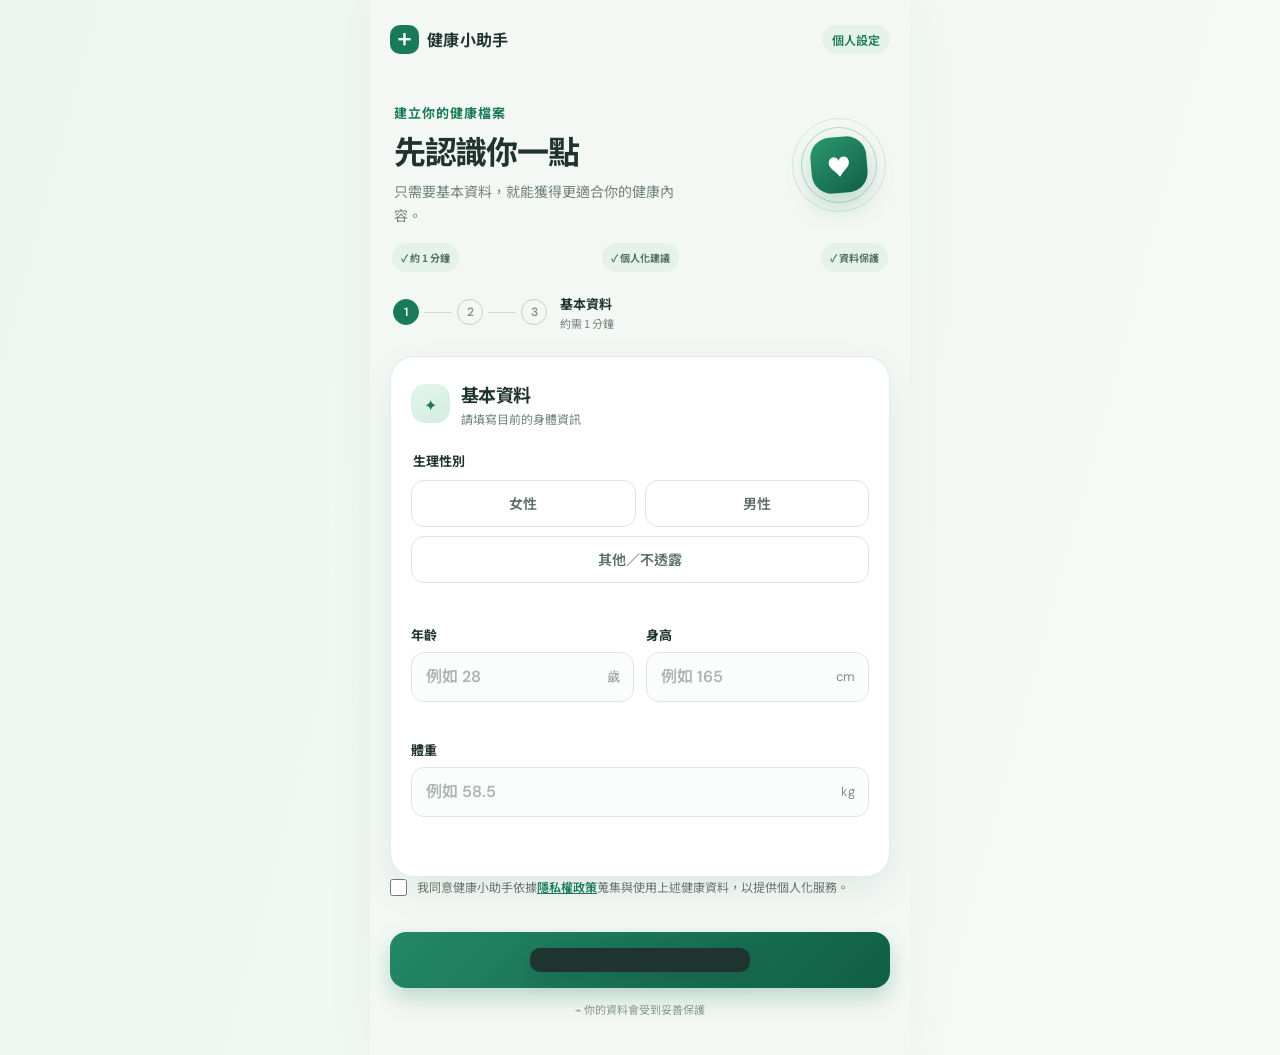
==== index.html @ a20a8428 "Bust LIFF asset cache" ====
<!doctype html>
<html lang="zh-Hant">
  <head>
    <meta charset="UTF-8" />
    <meta name="viewport" content="width=device-width, initial-scale=1.0, viewport-fit=cover" />
    <meta name="theme-color" content="#F5F8F5" />
    <title>健康檔案設定｜健康小助手</title>
    <link rel="preconnect" href="https://fonts.googleapis.com" />
    <link rel="preconnect" href="https://fonts.gstatic.com" crossorigin />
    <link href="https://fonts.googleapis.com/css2?family=DM+Sans:wght@400;500;600;700&family=Noto+Sans+TC:wght@400;500;600;700&display=swap" rel="stylesheet" />
    <link rel="stylesheet" href="style.css?v=20260830" />
    <script src="https://static.line-scdn.net/liff/edge/2/sdk.js"></script>
  </head>
  <body>
    <main class="app-shell">
      <header class="topbar">
        <a class="brand" href="#" aria-label="健康小助手首頁">
          <span class="brand-mark">＋</span>
          <span>健康小助手</span>
        </a>
        <span id="lineStatus" class="line-status">個人設定</span>
      </header>

      <section class="intro" aria-labelledby="pageTitle">
        <div class="hero-copy">
          <p class="eyebrow">建立你的健康檔案</p>
          <h1 id="pageTitle">先認識你一點</h1>
          <p>只需要基本資料，就能獲得更適合你的健康內容。</p>
        </div>
        <div class="hero-visual" aria-hidden="true">
          <span class="hero-heart">♥</span>
          <span class="pulse-ring ring-one"></span>
          <span class="pulse-ring ring-two"></span>
        </div>
      </section>

      <div class="benefit-row" aria-label="服務特色">
        <span>✓ 約 1 分鐘</span>
        <span>✓ 個人化建議</span>
        <span>✓ 資料保護</span>
      </div>

      <section class="stepper" aria-label="設定進度">
        <span class="step active">1</span><span class="step-line"></span><span class="step">2</span><span class="step-line"></span><span class="step">3</span>
        <div><b>基本資料</b><span>約需 1 分鐘</span></div>
      </section>

      <form id="profileForm" novalidate>
        <section class="card" aria-labelledby="basicTitle">
          <div class="card-heading">
            <span class="icon-badge">✦</span>
            <div><h2 id="basicTitle">基本資料</h2><p>請填寫目前的身體資訊</p></div>
          </div>

          <fieldset>
            <legend>生理性別</legend>
            <div class="choice-grid two-col">
              <label class="choice"><input type="radio" name="gender" value="female" required /><span>女性</span></label>
              <label class="choice"><input type="radio" name="gender" value="male" /><span>男性</span></label>
              <label class="choice"><input type="radio" name="gender" value="other" /><span>其他／不透露</span></label>
            </div>
            <p class="error" data-error="gender"></p>
          </fieldset>

          <div class="field-row">
            <label class="field" for="age">年齡
              <div class="input-wrap"><input id="age" name="age" type="number" inputmode="numeric" min="1" max="120" placeholder="例如 28" required /><span>歲</span></div>
              <small class="error" data-error="age"></small>
            </label>
            <label class="field" for="height">身高
              <div class="input-wrap"><input id="height" name="height" type="number" inputmode="decimal" min="80" max="250" step="0.1" placeholder="例如 165" required /><span>cm</span></div>
              <small class="error" data-error="height"></small>
            </label>
          </div>

          <label class="field" for="weight">體重
            <div class="input-wrap"><input id="weight" name="weight" type="number" inputmode="decimal" min="20" max="400" step="0.1" placeholder="例如 58.5" required /><span>kg</span></div>
            <small class="error" data-error="weight"></small>
          </label>
        </section>

        <section id="bmiCard" class="bmi-card hidden" aria-live="polite">
          <div><span class="bmi-label">你的 BMI</span><strong id="bmiValue">--</strong></div>
          <div class="bmi-copy"><b id="bmiLabel">輸入身高與體重後計算</b><span id="bmiDescription">BMI 僅供初步健康評估參考</span><div class="bmi-scale"><i id="bmiMarker"></i></div></div>
        </section>

        <label class="privacy"><input id="privacy" name="privacy" type="checkbox" required /><span>我同意健康小助手依據<a href="#privacy">隱私權政策</a>蒐集與使用上述健康資料，以提供個人化服務。</span></label>
        <p class="error privacy-error" data-error="privacy"></p>

        <button id="submitButton" class="submit-button" type="submit">儲存並繼續 <span>→</span></button>
        <p class="security-note">⌁ 你的資料會受到妥善保護</p>
      </form>
    </main>
    <div id="toast" class="toast" role="status"></div>
    <script src="app.js?v=20260830"></script>
  </body>
</html>
---- style.css ----
:root { --ink:#20342f; --muted:#71817c; --line:#dce7e1; --mint:#dff0e6; --green:#287a5d; --cream:#f5f8f5; --coral:#c95950; }
* { box-sizing:border-box; } body { margin:0; color:var(--ink); background:var(--cream); font-family:"Noto Sans TC","DM Sans",sans-serif; }
.app-shell { width:min(100%, 540px); min-height:100vh; margin:auto; padding:env(safe-area-inset-top, 0) 20px calc(32px + env(safe-area-inset-bottom, 0)); }
.topbar { height:78px; display:flex; align-items:center; justify-content:space-between; } .brand { color:var(--ink); text-decoration:none; font-weight:700; letter-spacing:.02em; display:flex; align-items:center; gap:8px; }.brand-mark { width:29px; height:29px; border-radius:10px; background:var(--green); color:#fff; display:grid; place-items:center; font-size:22px; line-height:1; font-family:Arial; }.line-status { border-radius:99px; padding:6px 10px; background:#e5f2eb; color:var(--green); font-size:12px; font-weight:600; }
.intro { padding:27px 4px 25px; }.eyebrow { margin:0 0 8px; color:var(--green); font-size:13px; font-weight:700; letter-spacing:.08em; }.intro h1 { margin:0; font-size:32px; line-height:1.25; letter-spacing:-.04em; }.intro p:not(.eyebrow) { color:var(--muted); margin:10px 0 0; font-size:15px; }
.stepper { display:grid; grid-template-columns:26px 28px 26px 28px 26px 1fr; align-items:center; column-gap:5px; margin:0 3px 25px; }.step { width:26px;height:26px;border:1px solid #bed0c6;border-radius:50%; display:grid;place-items:center;color:#82948b;font:600 12px "DM Sans"; }.step.active { color:#fff; background:var(--green); border-color:var(--green); }.step-line { height:1px; background:#cddbd3; }.stepper div { margin-left:8px; display:grid; gap:2px; }.stepper b { font-size:13px; }.stepper div span { font-size:11px;color:var(--muted); }
.card { padding:23px 19px 20px; background:#fff; border:1px solid var(--line); box-shadow:0 8px 25px rgba(41,76,62,.05); border-radius:22px; }.card-heading { display:flex; align-items:center; gap:11px; margin-bottom:24px; }.icon-badge { width:37px;height:37px;border-radius:13px;display:grid;place-items:center;background:var(--mint);color:var(--green); }.card h2 { margin:0;font-size:18px;letter-spacing:-.03em; }.card-heading p { margin:3px 0 0;font-size:12px;color:var(--muted); }
fieldset { margin:0 0 22px;padding:0;border:0; } legend,.field { font-size:13px;font-weight:700; }.choice-grid { display:grid; gap:9px; margin-top:10px; }.two-col { grid-template-columns:1fr 1fr; }.choice:last-child { grid-column:span 2; }.choice input { position:absolute; opacity:0; }.choice span { min-height:45px; border:1px solid var(--line);border-radius:11px;display:grid;place-items:center;font-size:14px;font-weight:500;color:#5d6d68; cursor:pointer; }.choice input:checked + span { border-color:var(--green);background:#edf8f1;color:var(--green);box-shadow:inset 0 0 0 1px var(--green); }.field-row { display:grid;grid-template-columns:1fr 1fr;gap:12px; }.field { display:block;margin:0 0 18px; }.input-wrap { margin-top:8px; height:48px; display:flex;align-items:center;border:1px solid var(--line);border-radius:11px;background:#fff;transition:.2s; }.input-wrap:focus-within { border-color:var(--green); box-shadow:0 0 0 3px #e1f2e8; }.input-wrap input { width:100%;height:100%;border:0;outline:0;background:transparent;padding:0 8px 0 13px;font:500 15px "DM Sans","Noto Sans TC";color:var(--ink);min-width:0; }.input-wrap input::placeholder { color:#a9b5b0; }.input-wrap span { padding-right:13px;color:#81908a;font:13px "DM Sans"; }.error { min-height:15px;display:block;margin:5px 0 0;color:var(--coral);font-size:11px; }.invalid .input-wrap { border-color:var(--coral); }
.bmi-card { margin:16px 0 20px;padding:17px 18px;border:1px solid #c6e3d2;border-radius:17px;background:linear-gradient(110deg,#e4f5eb,#f5fbf6);display:flex;align-items:center;gap:17px; }.bmi-card.hidden { display:none; }.bmi-label { display:block;font-size:11px;font-weight:700;color:var(--green); }.bmi-card strong { font:700 31px/1 "DM Sans";letter-spacing:-.06em;color:var(--green); }.bmi-copy { display:grid;gap:3px;border-left:1px solid #bdd8c8;padding-left:17px; }.bmi-copy b { font-size:13px; }.bmi-copy span { font-size:11px;color:#65786e; }
.privacy { display:flex;gap:10px;align-items:flex-start;color:#65746e;font-size:12px;line-height:1.65;cursor:pointer; }.privacy input { width:17px;height:17px;flex:none;margin:2px 0 0;accent-color:var(--green); }.privacy a { color:var(--green);font-weight:600; }.privacy-error { margin-left:27px; }.submit-button { width:100%;height:54px;margin-top:16px;border:0;border-radius:14px;background:var(--green);color:white;font:700 16px "Noto Sans TC";box-shadow:0 8px 16px rgba(40,122,93,.2);cursor:pointer; }.submit-button:disabled { opacity:.6; }.submit-button span { margin-left:6px;font-size:19px; }.security-note { text-align:center;color:#88958f;font-size:11px;margin:13px 0 0; }.toast { position:fixed;left:50%;bottom:28px;transform:translate(-50%, 100px);transition:.3s;min-width:220px;padding:12px 16px;border-radius:10px;color:white;background:#20342f;text-align:center;font-size:13px;box-shadow:0 7px 20px #20342f30; }.toast.show { transform:translate(-50%, 0); }
@media (min-width:600px) { body { background:linear-gradient(105deg,#edf5ef,#f8faf8); }.app-shell { background:var(--cream);box-shadow:0 0 50px #234d3a0c; } }

/* Polished mobile LIFF presentation */
:root { --green:#187a59; --green-dark:#105f45; --cream:#f4f8f5; }
.app-shell { position:relative;overflow:hidden;padding-bottom:calc(38px + env(safe-area-inset-bottom, 0)); }
.app-shell::before { content:"";position:absolute;z-index:-1;width:290px;height:290px;top:-185px;right:-130px;border-radius:50%;background:#d9efe3; }
.intro { min-height:158px;padding:25px 4px 15px;display:flex;align-items:center;justify-content:space-between;gap:10px; }
.hero-copy { min-width:0; }
.intro p:not(.eyebrow) { max-width:290px;font-size:14px;line-height:1.7; }
.hero-visual { position:relative;flex:0 0 94px;width:94px;height:94px;display:grid;place-items:center; }
.hero-heart { position:relative;z-index:2;width:56px;height:56px;border-radius:20px;display:grid;place-items:center;background:linear-gradient(145deg,#2a9871,var(--green-dark));color:#fff;font-size:24px;box-shadow:0 12px 26px #187a5940;transform:rotate(-5deg); }
.pulse-ring { position:absolute;border:1px solid #58a98a66;border-radius:50%; }
.ring-one { width:76px;height:76px; }.ring-two { width:94px;height:94px;opacity:.55; }
.benefit-row { display:flex;justify-content:space-between;gap:6px;margin:0 2px 22px; }
.benefit-row span { color:#537168;background:#e4f2e9;border-radius:99px;padding:7px 9px;font-size:10px;font-weight:700;white-space:nowrap; }
.card { padding:24px 20px 21px;border-color:#e2ece6;border-radius:24px;box-shadow:0 14px 35px rgba(29,81,61,.08); }
.icon-badge { width:39px;height:39px;border-radius:14px;background:linear-gradient(145deg,#e5f6ec,#d4ecdf); }
.choice span { min-height:47px;border-radius:13px;font-weight:600;transition:.18s ease; }
.choice input:checked + span { box-shadow:inset 0 0 0 1px var(--green),0 5px 12px #187a5914; }
.input-wrap { height:50px;border-radius:13px;background:#fbfdfc; }
.input-wrap:focus-within { background:#fff;box-shadow:0 0 0 4px #dff2e7; }
.input-wrap input { padding-left:14px;font-size:16px;font-weight:600; }
.bmi-card { padding:18px;border-radius:19px;background:linear-gradient(120deg,#def3e7,#f8fcf9);box-shadow:0 8px 20px #187a5910; }
.bmi-copy { flex:1; }
.bmi-scale { position:relative;height:5px;margin-top:6px;border-radius:10px;background:linear-gradient(90deg,#69aee0 0 22%,#4bbd85 22% 52%,#f3bc55 52% 70%,#de6f63 70%); }
.bmi-scale i { position:absolute;width:9px;height:9px;border:2px solid #fff;border-radius:50%;background:#20342f;top:50%;left:50%;transform:translate(-50%,-50%);box-shadow:0 1px 4px #0004;transition:left .3s; }
.submit-button { height:56px;border-radius:16px;background:linear-gradient(135deg,#238766,var(--green-dark));box-shadow:0 10px 22px rgba(24,122,89,.25);transition:.2s; }
.submit-button:active { transform:translateY(1px);box-shadow:0 5px 12px rgba(24,122,89,.2); }
@media (max-width:380px) { .hero-visual { flex-basis:76px;transform:scale(.85); }.benefit-row span { font-size:9px;padding:6px 7px; }.intro h1 { font-size:29px; } }
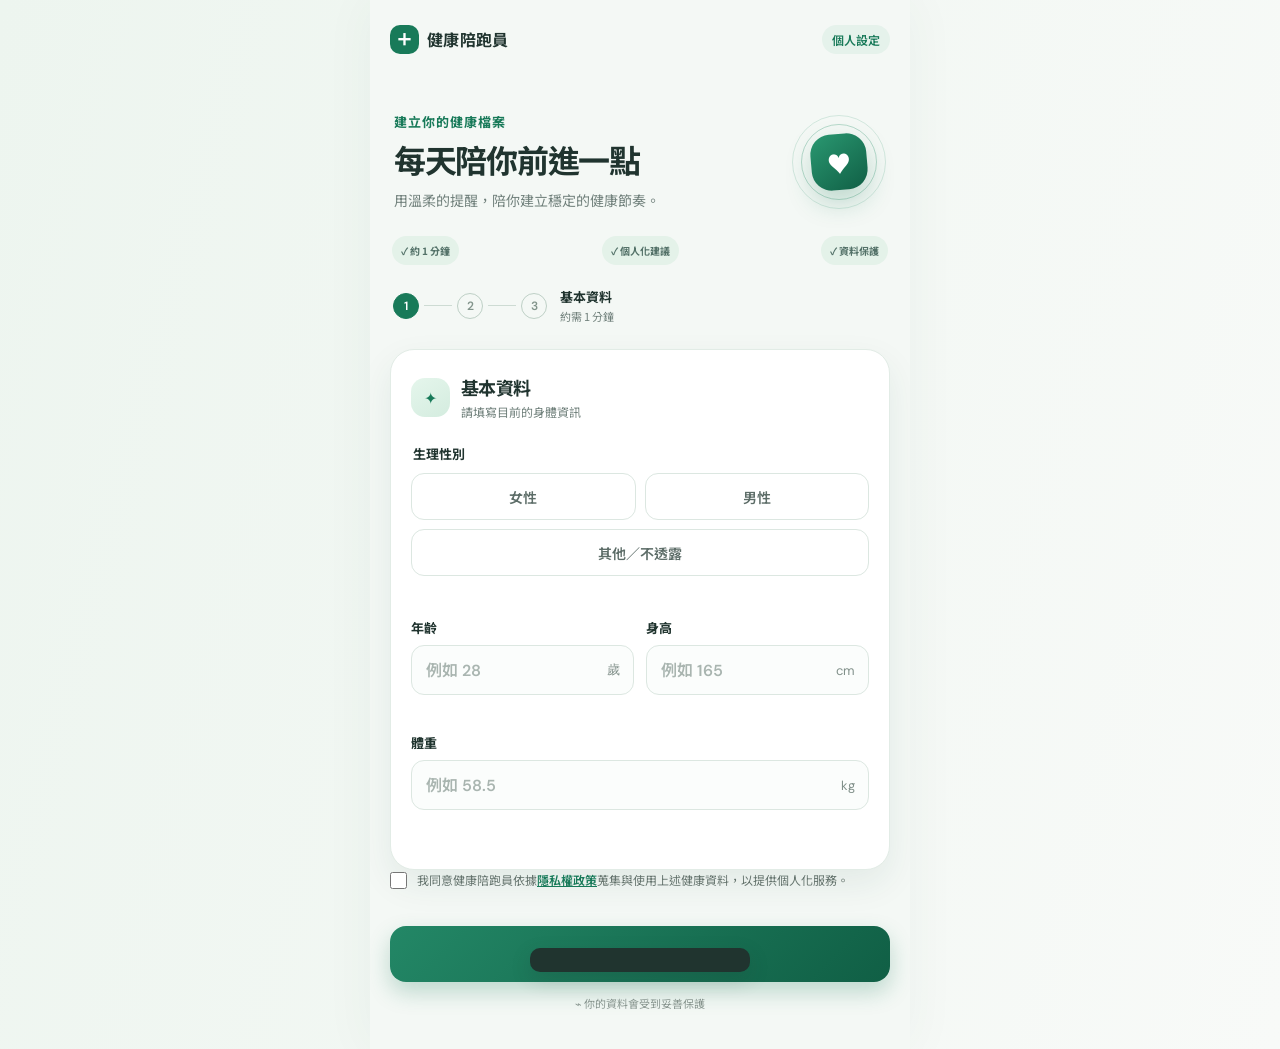
==== commit 754616ee: "Rebrand LINE Bot pages as Health Companion" ====
--- a/index.html
+++ b/index.html
@@ -4,19 +4,20 @@
     <meta charset="UTF-8" />
     <meta name="viewport" content="width=device-width, initial-scale=1.0, viewport-fit=cover" />
     <meta name="theme-color" content="#F5F8F5" />
-    <title>健康檔案設定｜健康小助手</title>
+    <meta name="description" content="健康陪跑員：用溫柔的提醒，陪你建立穩定的飲食、睡眠與健康管理節奏。" />
+    <title>健康檔案設定｜健康陪跑員</title>
     <link rel="preconnect" href="https://fonts.googleapis.com" />
     <link rel="preconnect" href="https://fonts.gstatic.com" crossorigin />
     <link href="https://fonts.googleapis.com/css2?family=DM+Sans:wght@400;500;600;700&family=Noto+Sans+TC:wght@400;500;600;700&display=swap" rel="stylesheet" />
-    <link rel="stylesheet" href="style.css?v=20260830" />
+    <link rel="stylesheet" href="style.css?v=20260901" />
     <script src="https://static.line-scdn.net/liff/edge/2/sdk.js"></script>
   </head>
   <body>
     <main class="app-shell">
       <header class="topbar">
-        <a class="brand" href="#" aria-label="健康小助手首頁">
+        <a class="brand" href="#" aria-label="健康陪跑員首頁">
           <span class="brand-mark">＋</span>
-          <span>健康小助手</span>
+          <span>健康陪跑員</span>
         </a>
         <span id="lineStatus" class="line-status">個人設定</span>
       </header>
@@ -24,8 +25,8 @@
       <section class="intro" aria-labelledby="pageTitle">
         <div class="hero-copy">
           <p class="eyebrow">建立你的健康檔案</p>
-          <h1 id="pageTitle">先認識你一點</h1>
-          <p>只需要基本資料，就能獲得更適合你的健康內容。</p>
+          <h1 id="pageTitle">每天陪你前進一點</h1>
+          <p>用溫柔的提醒，陪你建立穩定的健康節奏。</p>
         </div>
         <div class="hero-visual" aria-hidden="true">
           <span class="hero-heart">♥</span>
@@ -84,7 +85,7 @@
           <div class="bmi-copy"><b id="bmiLabel">輸入身高與體重後計算</b><span id="bmiDescription">BMI 僅供初步健康評估參考</span><div class="bmi-scale"><i id="bmiMarker"></i></div></div>
         </section>
 
-        <label class="privacy"><input id="privacy" name="privacy" type="checkbox" required /><span>我同意健康小助手依據<a href="#privacy">隱私權政策</a>蒐集與使用上述健康資料，以提供個人化服務。</span></label>
+        <label class="privacy"><input id="privacy" name="privacy" type="checkbox" required /><span>我同意健康陪跑員依據<a href="#privacy">隱私權政策</a>蒐集與使用上述健康資料，以提供個人化服務。</span></label>
         <p class="error privacy-error" data-error="privacy"></p>
 
         <button id="submitButton" class="submit-button" type="submit">儲存並繼續 <span>→</span></button>
@@ -92,6 +93,6 @@
       </form>
     </main>
     <div id="toast" class="toast" role="status"></div>
-    <script src="app.js?v=20260830"></script>
+  <script src="app.js?v=20260901"></script>
   </body>
 </html>
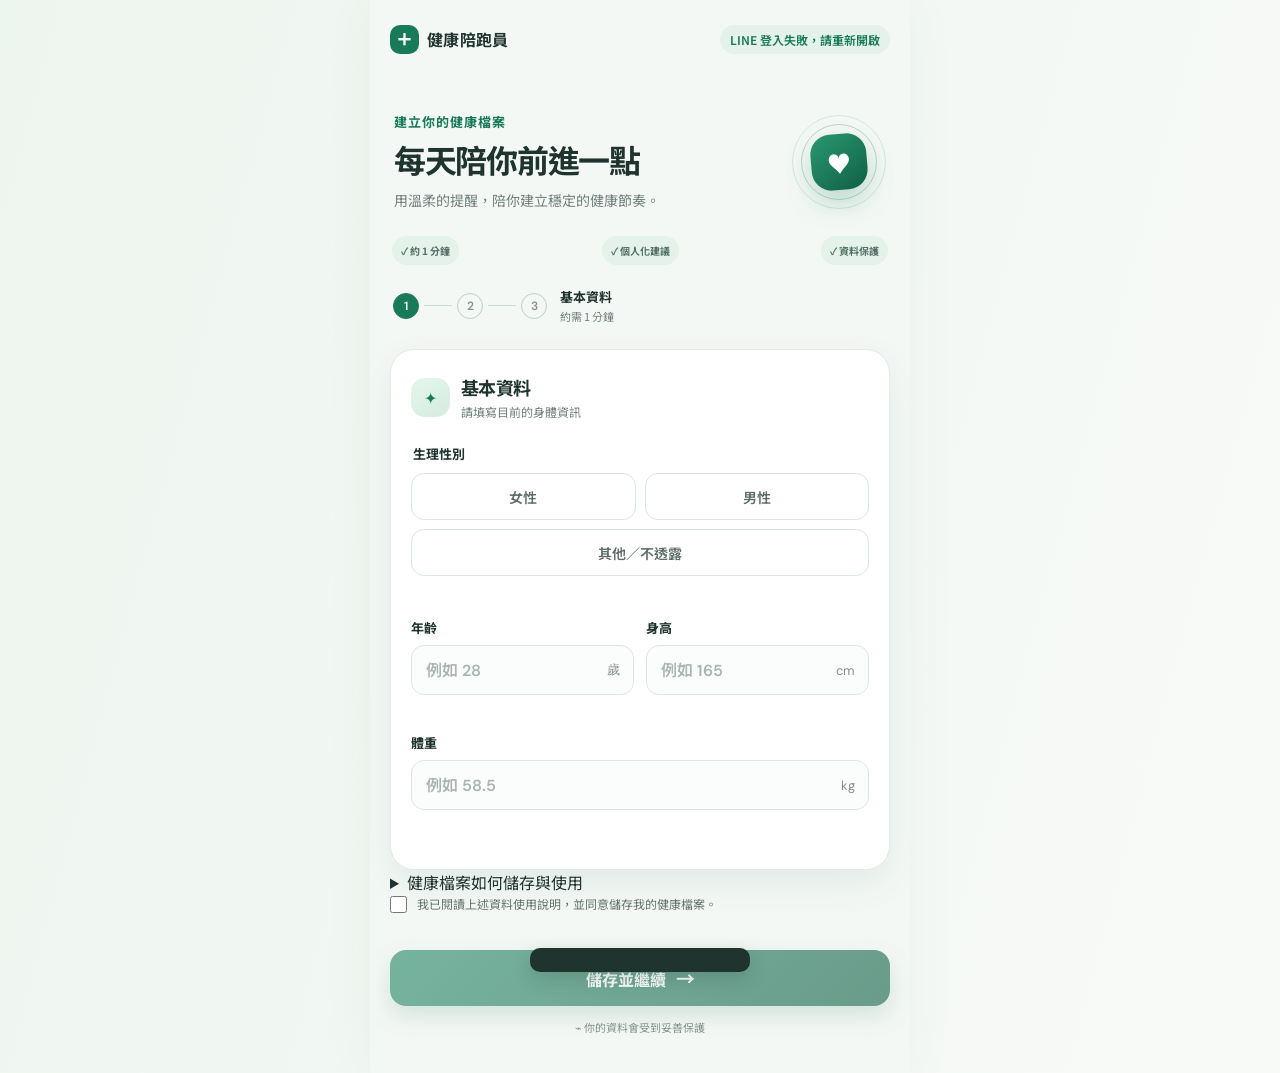
==== commit 3fdc1a0e: "Prepare LINE LIFF health profile storage in Supabase" ====
--- a/index.html
+++ b/index.html
@@ -85,14 +85,18 @@
           <div class="bmi-copy"><b id="bmiLabel">輸入身高與體重後計算</b><span id="bmiDescription">BMI 僅供初步健康評估參考</span><div class="bmi-scale"><i id="bmiMarker"></i></div></div>
         </section>
 
-        <label class="privacy"><input id="privacy" name="privacy" type="checkbox" required /><span>我同意健康陪跑員依據<a href="#privacy">隱私權政策</a>蒐集與使用上述健康資料，以提供個人化服務。</span></label>
+        <details id="profile-data-notice">
+          <summary>健康檔案如何儲存與使用</summary>
+          <p>健康陪跑員會將經 LINE 驗證的帳號識別碼、生理性別、年齡、身高、體重、由此計算的 BMI，以及同意與更新時間，存入 Supabase，用於建立與更新個人健康檔案。同一 LINE 帳號只保留一份最新的健康檔案。</p>
+        </details>
+        <label class="privacy"><input id="privacy" name="privacy" type="checkbox" required /><span>我已閱讀上述資料使用說明，並同意儲存我的健康檔案。</span></label>
         <p class="error privacy-error" data-error="privacy"></p>
 
-        <button id="submitButton" class="submit-button" type="submit">儲存並繼續 <span>→</span></button>
+        <button id="submitButton" class="submit-button" type="submit" disabled>儲存並繼續 <span>→</span></button>
         <p class="security-note">⌁ 你的資料會受到妥善保護</p>
       </form>
     </main>
     <div id="toast" class="toast" role="status"></div>
-  <script src="app.js?v=20260901"></script>
+  <script src="app.js?v=20261108"></script>
   </body>
 </html>
